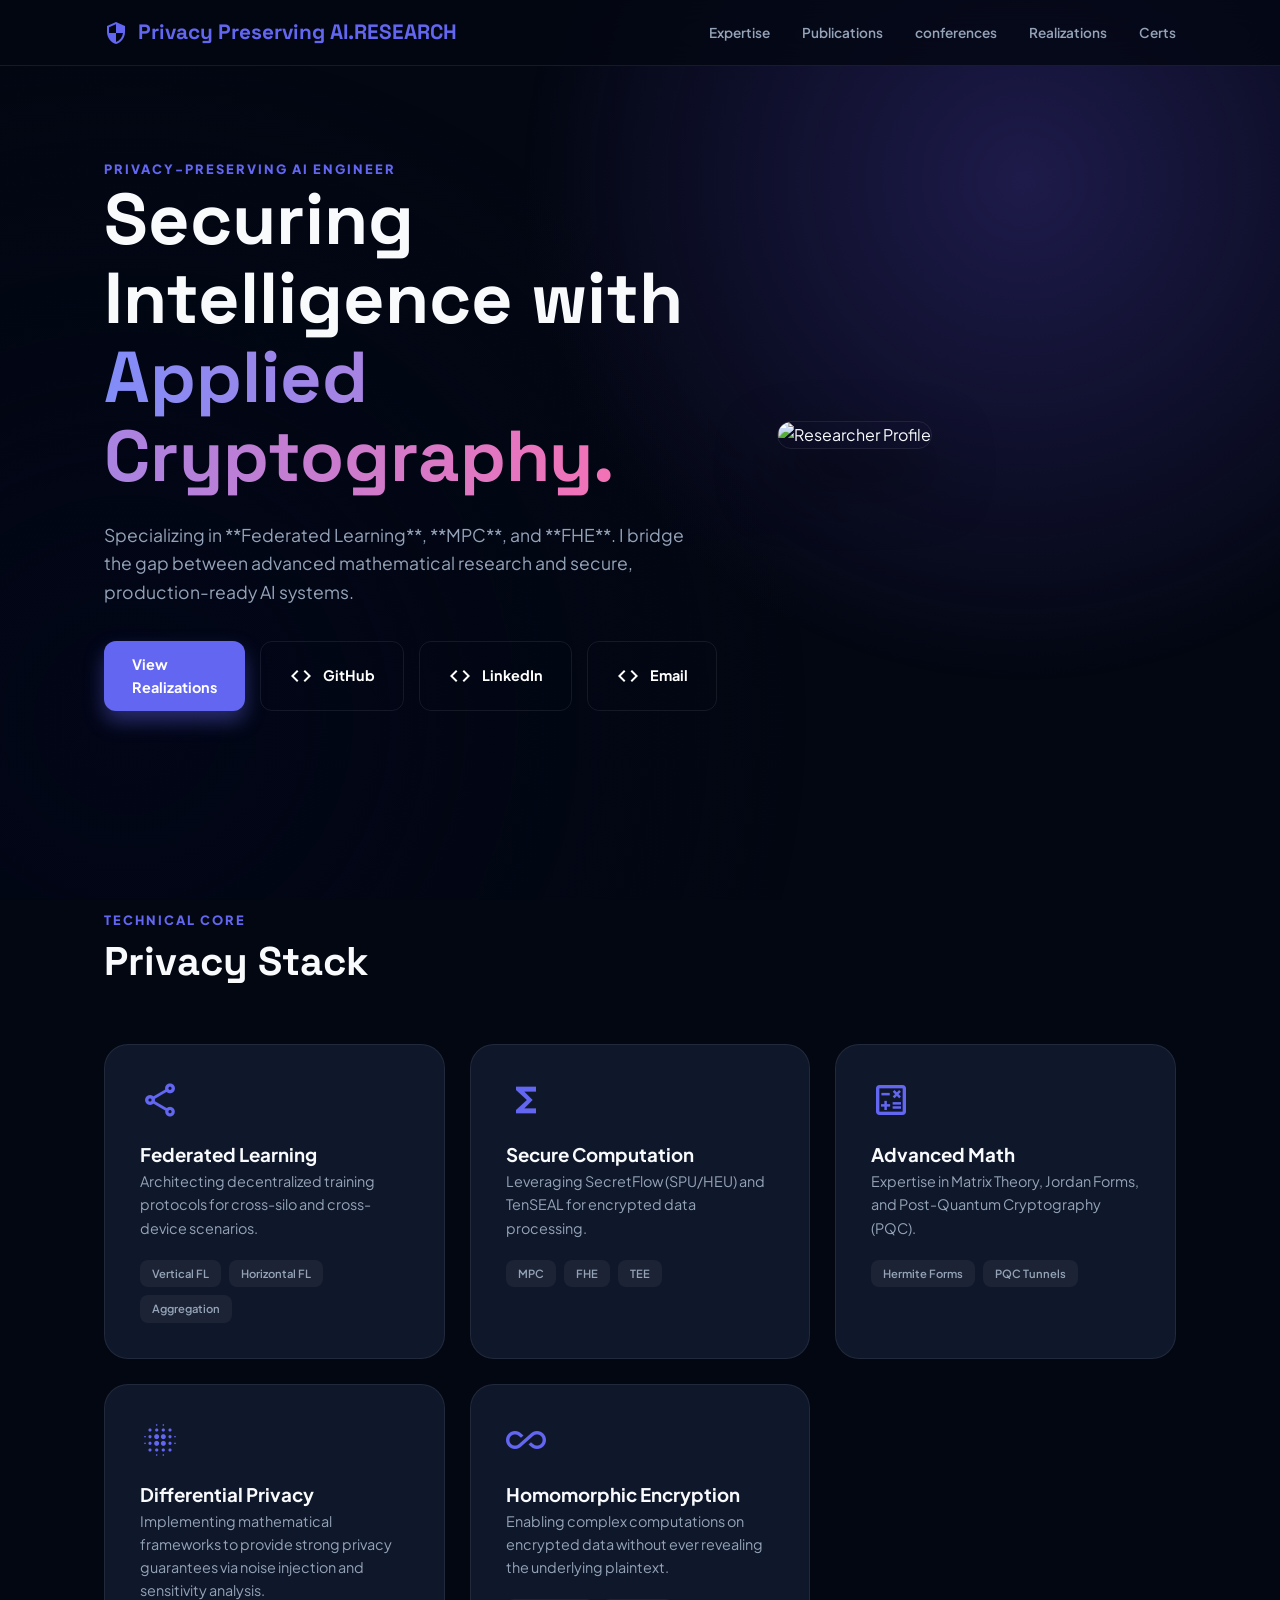
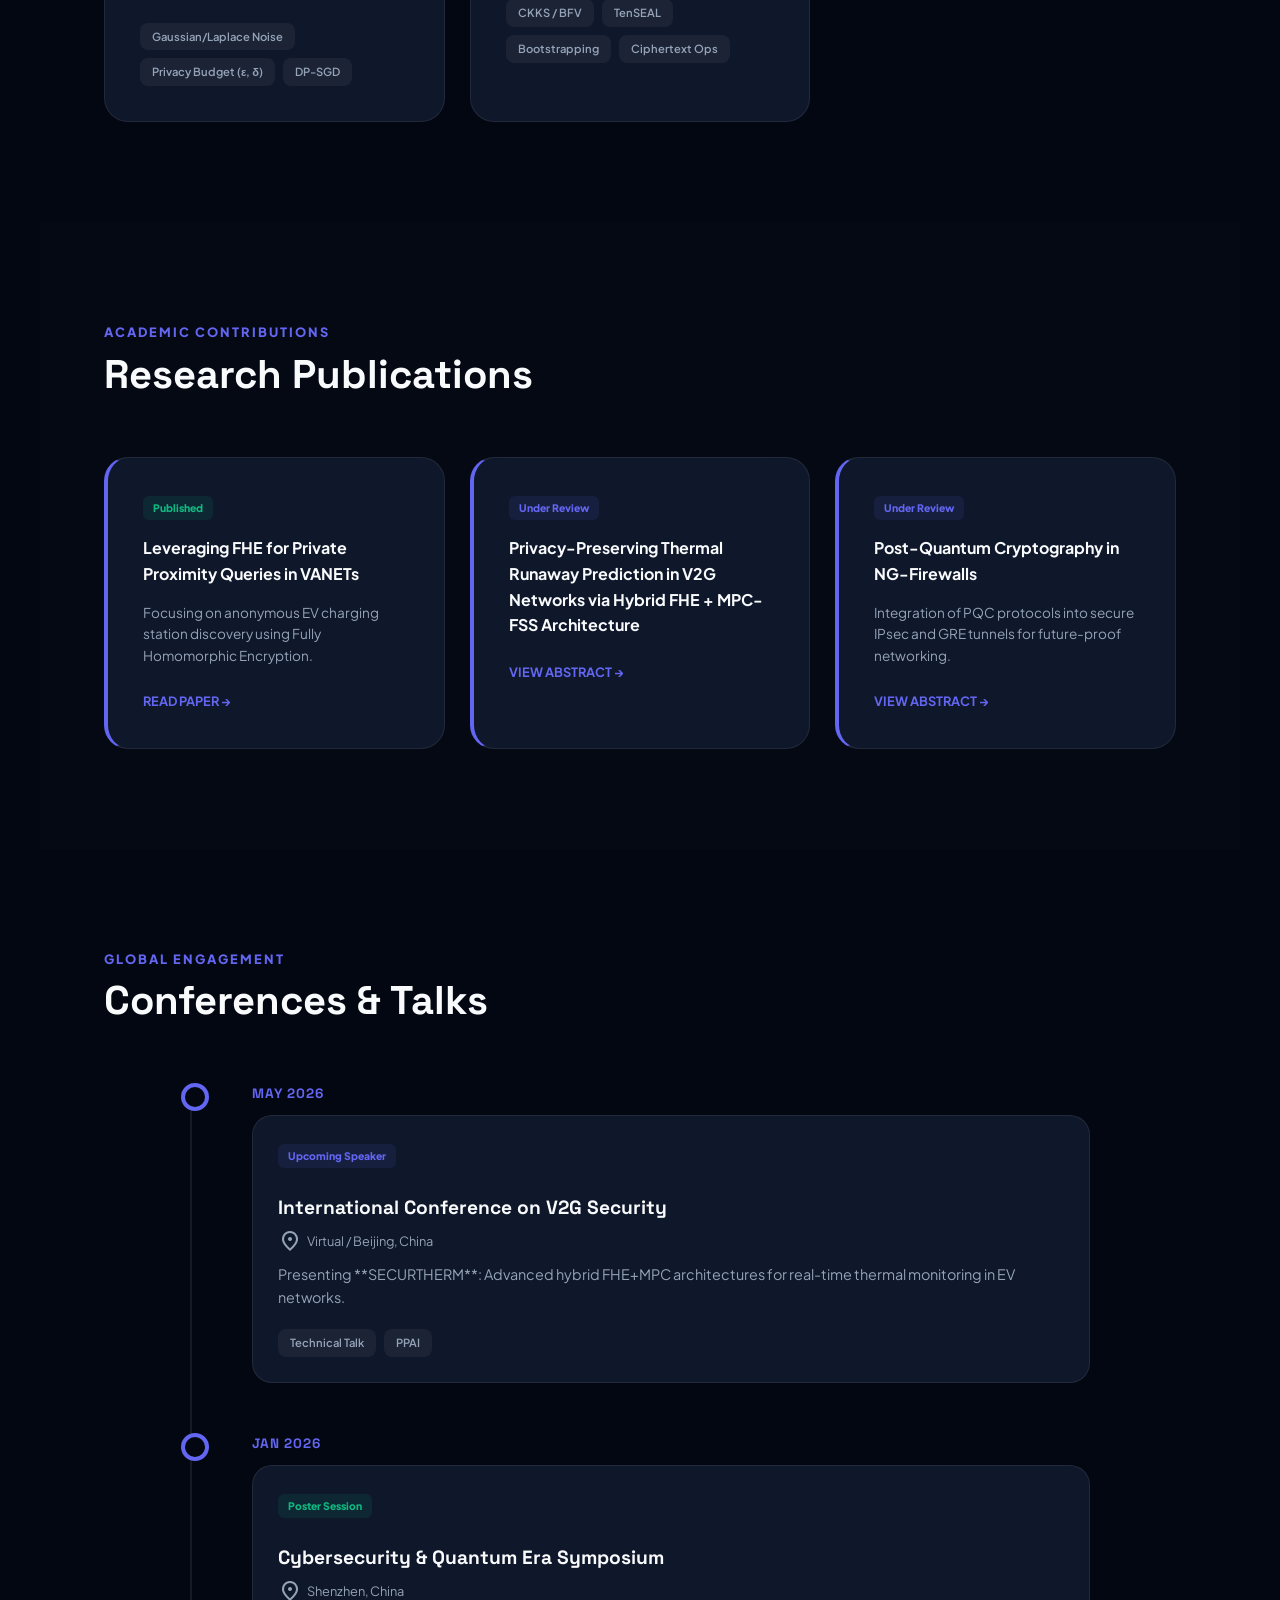
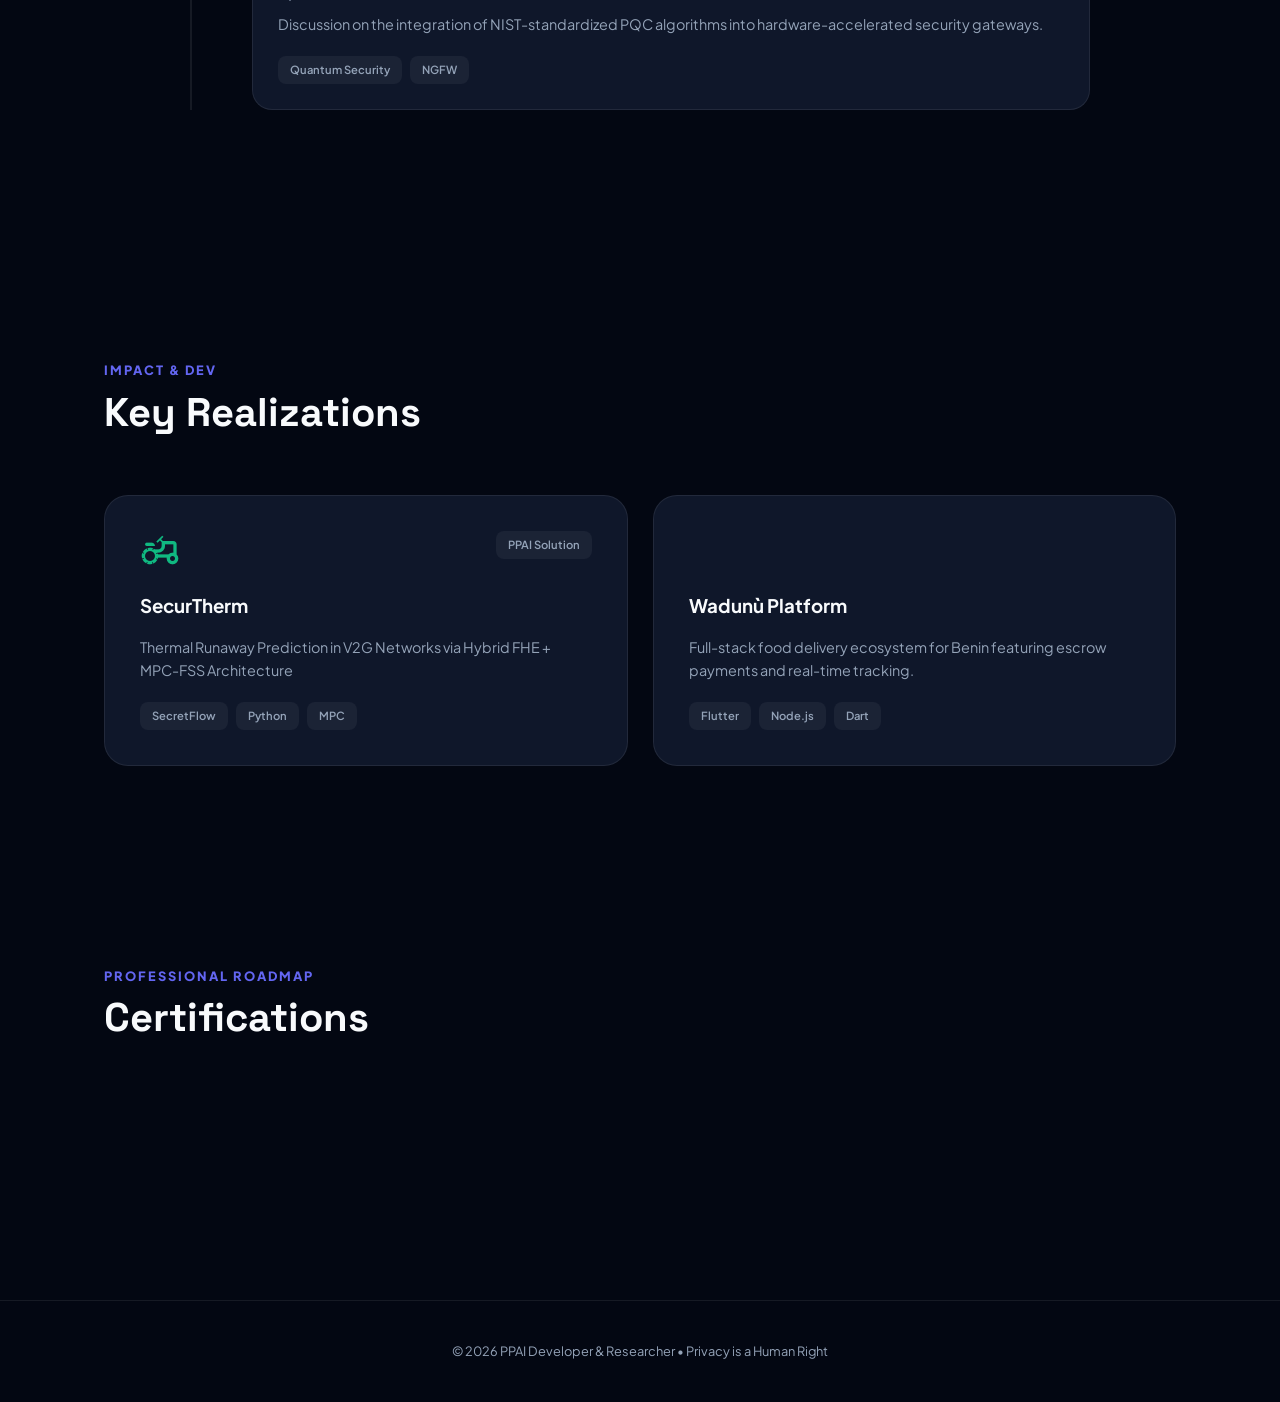
==== docs/index.html @ 85670f7c "Ajout du dossier docs pour GitHub Pages" ====
<!DOCTYPE html>
<html lang="en">
<head>
	<meta name="generator" content="Hugo 0.161.1">
    <meta charset="UTF-8">
    <meta name="viewport" content="width=device-width, initial-scale=1.0">
    <title>PPAI Specialist | Portfolio</title>
    
    <link href="https://fonts.googleapis.com/css2?family=Plus+Jakarta+Sans:wght@300;400;600;800&family=Space+Grotesk:wght@500;700&display=swap" rel="stylesheet">
    <link href="https://fonts.googleapis.com/icon?family=Material+Icons+Outlined" rel="stylesheet">

    <style>
        :root {
            --primary: #6366f1;
            --primary-glow: rgba(99, 102, 241, 0.4);
            --accent: #10b981;
            --bg: #030712;
            --card-bg: #0f172a;
            --text-main: #f8fafc;
            --text-dim: #94a3b8;
            --border: rgba(255, 255, 255, 0.08);
        }

        * { margin: 0; padding: 0; box-sizing: border-box; scroll-behavior: smooth; }

        body {
            font-family: 'Plus Jakarta Sans', sans-serif;
            background-color: var(--bg);
            color: var(--text-main);
            line-height: 1.6;
        }

         
        .mesh {
            position: fixed; top: 0; left: 0; width: 100%; height: 100%;
            background: radial-gradient(circle at 80% 20%, #1e1b4b 0%, transparent 40%),
                        radial-gradient(circle at 10% 80%, #020617 0%, transparent 50%);
            z-index: -1;
        }

         
        .navbar {
            position: fixed; top: 0; width: 100%;
            background: rgba(3, 7, 18, 0.8);
            backdrop-filter: blur(15px);
            border-bottom: 1px solid var(--border);
            z-index: 1000; padding: 1rem 0;
        }
        .nav-container { max-width: 1200px; margin: 0 auto; padding: 0 5%; display: flex; justify-content: space-between; align-items: center; }
        .brand { font-family: 'Space Grotesk'; font-weight: 700; font-size: 1.3rem; color: var(--primary); display: flex; align-items: center; gap: 10px; }
        .nav-links { display: flex; gap: 2rem; }
        .nav-links a { text-decoration: none; color: var(--text-dim); font-size: 0.85rem; font-weight: 600; transition: 0.3s; }
        .nav-links a:hover { color: var(--primary); }

         
        .hero { min-height: 90vh; display: flex; align-items: center; max-width: 1200px; margin: 0 auto; padding: 120px 5% 60px; gap: 60px; }
        .hero-content { flex: 1.2; }
        .hero-title { font-size: clamp(2.8rem, 6vw, 4.5rem); line-height: 1.1; font-weight: 800; margin-bottom: 25px; font-family: 'Space Grotesk'; }
        .gradient-text { background: linear-gradient(to right, #818cf8, #f472b6); -webkit-background-clip: text; -webkit-text-fill-color: transparent; }
        .hero-img { flex: 0.8; position: relative; }
        .hero-img img { width: 100%; border-radius: 30px; border: 1px solid var(--border); box-shadow: 0 30px 60px rgba(0,0,0,0.5); }

         
        section { padding: 100px 5%; max-width: 1200px; margin: 0 auto; }
        .section-header { margin-bottom: 50px; }
        .section-title { font-family: 'Space Grotesk'; font-size: 2.5rem; margin-bottom: 15px; }
        .section-tag { color: var(--primary); font-weight: 800; text-transform: uppercase; letter-spacing: 2px; font-size: 0.8rem; }

         
        .grid-3 { display: grid; grid-template-columns: repeat(auto-fit, minmax(320px, 1fr)); gap: 25px; }
        .card { 
            background: var(--card-bg); border: 1px solid var(--border); border-radius: 24px; 
            padding: 35px; transition: 0.4s ease; position: relative; overflow: hidden;
        }
        .card:hover { border-color: var(--primary); transform: translateY(-5px); background: #131c31; }
        .card i { font-size: 2.5rem; color: var(--primary); margin-bottom: 20px; display: block; }

        .tag-cloud { display: flex; flex-wrap: wrap; gap: 8px; margin-top: 20px; }
        .tag { background: rgba(255,255,255,0.05); padding: 5px 12px; border-radius: 8px; font-size: 0.7rem; font-weight: 600; color: var(--text-dim); }
        .tag:hover { background: var(--primary); color: white; }

         
        .pub-card { border-left: 4px solid var(--primary); }
        .status-badge { background: rgba(16, 185, 129, 0.1); color: var(--accent); padding: 4px 10px; border-radius: 6px; font-size: 0.65rem; font-weight: 800; margin-bottom: 15px; display: inline-block; }

         
        .cert-grid { display: grid; grid-template-columns: repeat(auto-fit, minmax(240px, 1fr)); gap: 20px; }
        .cert-card { 
            background: rgba(255,255,255,0.02); border: 1px dashed var(--border); 
            padding: 25px; border-radius: 15px; text-align: center; 
        }

         
        .btn { 
            padding: 12px 28px; border-radius: 12px; font-weight: 700; text-decoration: none; 
            display: inline-flex; align-items: center; gap: 10px; transition: 0.3s; font-size: 0.9rem;
        }
        .btn-primary { background: var(--primary); color: white; box-shadow: 0 10px 20px var(--primary-glow); }
        .btn-outline { border: 1px solid var(--border); color: white; }
        .btn-outline:hover { background: var(--border); }

        @media (max-width: 900px) {
            .hero { flex-direction: column; text-align: center; padding-top: 140px; }
            .nav-links { display: none; }
        }
    </style>
</head>
<body>

    <div class="mesh"></div>

    <nav class="navbar">
        <div class="nav-container">
            <div class="brand"><i class="material-icons-outlined">security</i> Privacy Preserving AI.RESEARCH</div>
            <div class="nav-links">
                <a href="#expertise">Expertise</a>
                <a href="#publications">Publications</a>
                <a href="#Conferences">conferences</a>
                <a href="#projects">Realizations</a>
                <a href="#certs">Certs</a>
            </div>
        </div>
    </nav>

    <header class="hero">
        <div class="hero-content">
            <p class="section-tag">Privacy-Preserving AI Engineer</p>
            <h1 class="hero-title">Securing Intelligence with <span class="gradient-text">Applied Cryptography.</span></h1>
            <p style="color: var(--text-dim); font-size: 1.1rem; margin-bottom: 35px; max-width: 600px;">
                Specializing in **Federated Learning**, **MPC**, and **FHE**. I bridge the gap between advanced mathematical research and secure, production-ready AI systems.
            </p>
            <div style="display: flex; gap: 15px;">
                <a href="#projects" class="btn btn-primary">View Realizations</a>
                <a href="https://github.com" target="_blank" class="btn btn-outline"><i class="material-icons-outlined">code</i> GitHub</a>
                <a href="https://www.linkedin.com/in/rodney-hounkanrin-a860021a5" target="_blank" class="btn btn-outline"><i class="material-icons-outlined">code</i> LinkedIn</a>
                <a  href="#" target="_blank" class="btn btn-outline"><i class="material-icons-outlined">code</i> Email</a>
            </div>
        </div>
        <div class="hero-img">
            <img src="iv.jpg" alt="Researcher Profile">
        </div>
    </header>

    
    <section id="expertise">
        <div class="section-header">
            <p class="section-tag">Technical Core</p>
            <h2 class="section-title">Privacy Stack</h2>
        </div>
        <div class="grid-3">
            <div class="card">
                <i class="material-icons-outlined">share</i>
                <h3>Federated Learning</h3>
                <p style="color: var(--text-dim); font-size: 0.9rem;">Architecting decentralized training protocols for cross-silo and cross-device scenarios.</p>
                <div class="tag-cloud">
                    <span class="tag">Vertical FL</span><span class="tag">Horizontal FL</span><span class="tag">Aggregation</span>
                </div>
            </div>
            <div class="card">
                <i class="material-icons-outlined">functions</i>
                <h3>Secure Computation</h3>
                <p style="color: var(--text-dim); font-size: 0.9rem;">Leveraging SecretFlow (SPU/HEU) and TenSEAL for encrypted data processing.</p>
                <div class="tag-cloud">
                    <span class="tag">MPC</span><span class="tag">FHE</span><span class="tag">TEE</span>
                </div>
            </div>
            <div class="card">
                <i class="material-icons-outlined">calculate</i>
                <h3>Advanced Math</h3>
                <p style="color: var(--text-dim); font-size: 0.9rem;">Expertise in Matrix Theory, Jordan Forms, and Post-Quantum Cryptography (PQC).</p>
                <div class="tag-cloud">
                    <span class="tag">Hermite Forms</span><span class="tag">PQC Tunnels</span>
                </div>
            </div>
            
<div class="card">
    <i class="material-icons-outlined">blur_on</i>
    <h3>Differential Privacy</h3>
    <p style="color: var(--text-dim); font-size: 0.9rem;">
        Implementing mathematical frameworks to provide strong privacy guarantees via noise injection and sensitivity analysis.
    </p>
    <div class="tag-cloud">
        <span class="tag">Gaussian/Laplace Noise</span>
        <span class="tag">Privacy Budget (ε, δ)</span>
        <span class="tag">DP-SGD</span>
    </div>
</div>


<div class="card">
    <i class="material-icons-outlined">all_inclusive</i>
    <h3>Homomorphic Encryption</h3>
    <p style="color: var(--text-dim); font-size: 0.9rem;">
        Enabling complex computations on encrypted data without ever revealing the underlying plaintext.
    </p>
    <div class="tag-cloud">
        <span class="tag">CKKS / BFV</span>
        <span class="tag">TenSEAL</span>
        <span class="tag">Bootstrapping</span>
        <span class="tag">Ciphertext Ops</span>
    </div>
</div>
        </div>
    </section>

    
    <section id="publications" style="background: rgba(255,255,255,0.01);">
        <div class="section-header">
            <p class="section-tag">Academic Contributions</p>
            <h2 class="section-title">Research Publications</h2>
        </div>
        <div class="grid-3">
            <div class="card pub-card">
                <span class="status-badge">Published</span>
                <h4 style="margin-bottom: 15px;">Leveraging FHE for Private Proximity Queries in VANETs</h4>
                <p style="color: var(--text-dim); font-size: 0.85rem; margin-bottom: 20px;">
                    Focusing on anonymous EV charging station discovery using Fully Homomorphic Encryption.
                </p>
                <a href="ITSC26_0571_MS.pdf" target="_blank" style="color: var(--primary); font-size: 0.8rem; font-weight: 700; text-decoration: none;">READ PAPER →</a>
            </div>
             <div class="card pub-card">
                <span class="status-badge" style="background: rgba(99,102,241,0.1); color: var(--primary);">Under Review</span>
                <h4 style="margin-bottom: 15px;">Privacy-Preserving Thermal
Runaway Prediction in V2G Networks
via Hybrid FHE + MPC-FSS Architecture</h4>
                <p style="color: var(--text-dim); font-size: 0.85rem; margin-bottom: 20px;">
                    
                </p>
                <a href="abs1.html" style="color: var(--primary); font-size: 0.8rem; font-weight: 700; text-decoration: none;">VIEW ABSTRACT →</a>
            </div>
            <div class="card pub-card">
                <span class="status-badge" style="background: rgba(99,102,241,0.1); color: var(--primary);">Under Review</span>
                <h4 style="margin-bottom: 15px;">Post-Quantum Cryptography in NG-Firewalls</h4>
                <p style="color: var(--text-dim); font-size: 0.85rem; margin-bottom: 20px;">
                    Integration of PQC protocols into secure IPsec and GRE tunnels for future-proof networking.
                </p>
                <a href="abs.html" style="color: var(--primary); font-size: 0.8rem; font-weight: 700; text-decoration: none;">VIEW ABSTRACT →</a>
            </div>
        </div>
    </section>
    <section id="conferences">
    <div class="section-header">
        <p class="section-tag">Global Engagement</p>
        <h2 class="section-title">Conferences & Talks</h2>
    </div>

    <div class="timeline">
        
        <div class="timeline-item">
            <div class="timeline-date">MAY 2026</div>
            <div class="timeline-content">
                <div class="status-badge" style="background: rgba(99, 102, 241, 0.1); color: var(--primary);">Upcoming Speaker</div>
                <h3>International Conference on V2G Security</h3>
                <p class="conf-location"><i class="material-icons-outlined">place</i> Virtual / Beijing, China</p>
                <p style="color: var(--text-dim); font-size: 0.9rem; margin-top: 10px;">
                    Presenting **SECURTHERM**: Advanced hybrid FHE+MPC architectures for real-time thermal monitoring in EV networks.
                </p>
                <div class="tag-cloud">
                    <span class="tag">Technical Talk</span><span class="tag">PPAI</span>
                </div>
            </div>
        </div>

        <div class="timeline-item">
            <div class="timeline-date">JAN 2026</div>
            <div class="timeline-content">
                <div class="status-badge" style="background: rgba(16, 185, 129, 0.1); color: var(--accent);">Poster Session</div>
                <h3>Cybersecurity & Quantum Era Symposium</h3>
                <p class="conf-location"><i class="material-icons-outlined">place</i> Shenzhen, China</p>
                <p style="color: var(--text-dim); font-size: 0.9rem; margin-top: 10px;">
                    Discussion on the integration of NIST-standardized PQC algorithms into hardware-accelerated security gateways.
                </p>
                <div class="tag-cloud">
                    <span class="tag">Quantum Security</span><span class="tag">NGFW</span>
                </div>
            </div>
        </div>

    </div>
</section>

<style>
    .timeline {
        position: relative;
        max-width: 900px;
        margin: 0 auto;
        padding-left: 30px;
        border-left: 2px solid var(--border);
    }

    .timeline-item {
        position: relative;
        margin-bottom: 50px;
        padding-left: 30px;
    }

    .timeline-item::before {
        content: "";
        position: absolute;
        left: -41px;
        top: 0;
        width: 20px;
        height: 20px;
        background: var(--bg);
        border: 4px solid var(--primary);
        border-radius: 50%;
        z-index: 1;
    }

    .timeline-date {
        font-family: 'Space Grotesk';
        font-weight: 800;
        font-size: 0.85rem;
        color: var(--primary);
        margin-bottom: 10px;
        letter-spacing: 1px;
    }

    .timeline-content {
        background: var(--card-bg);
        border: 1px solid var(--border);
        padding: 25px;
        border-radius: 20px;
        transition: 0.3s;
    }

    .timeline-content:hover {
        border-color: var(--primary);
        transform: translateX(10px);
    }

    .conf-location {
        display: flex;
        align-items: center;
        gap: 5px;
        font-size: 0.8rem;
        color: var(--text-dim);
        margin-top: 5px;
    }

    .timeline-content h3 {
        font-family: 'Space Grotesk';
        font-size: 1.2rem;
        margin-top: 10px;
    }
</style>

    
    <section id="projects">
        <div class="section-header">
            <p class="section-tag">Impact & Dev</p>
            <h2 class="section-title">Key Realizations</h2>
        </div>
        <div class="grid-3">
            <div class="card">
                <div style="display: flex; justify-content: space-between; align-items: flex-start;">
                    <i class="material-icons-outlined" style="color: var(--accent);">agriculture</i>
                    <span class="tag">PPAI Solution</span>
                </div>
                <h3>SecurTherm</h3>
                <p style="color: var(--text-dim); font-size: 0.9rem; margin: 15px 0;">
                    Thermal
Runaway Prediction in V2G Networks
via Hybrid FHE + MPC-FSS Architecture
                </p>
                <div class="tag-cloud">
                    <span class="tag">SecretFlow</span><span class="tag">Python</span><span class="tag">MPC</span>
                </div>
            </div>
            <div class="card">
                <div style="display: flex; justify-content: space-between; align-items: flex-start;">
                    <i class="material-icons-outlined" style="color: #f43f5e;">delivery_dining</i>
                    <span class="tag">FinTech</span>
                </div>
                <h3>Wadunù Platform</h3>
                <p style="color: var(--text-dim); font-size: 0.9rem; margin: 15px 0;">
                    Full-stack food delivery ecosystem for Benin featuring escrow payments and real-time tracking.
                </p>
                <div class="tag-cloud">
                    <span class="tag">Flutter</span><span class="tag">Node.js</span><span class="tag">Dart</span>
                </div>
            </div>
        </div>
    </section>

    
    <section id="certs" style="margin-bottom: 100px;">
       <div class="section-header">
            <p class="section-tag">Professional Roadmap</p>
            <h2 class="section-title">Certifications</h2>
        
        </div> 
    </section>

    <footer style="text-align: center; padding: 40px; border-top: 1px solid var(--border); color: var(--text-dim); font-size: 0.8rem;">
        &copy; 2026 PPAI Developer & Researcher • Privacy is a Human Right
    </footer>

</body>
</html>
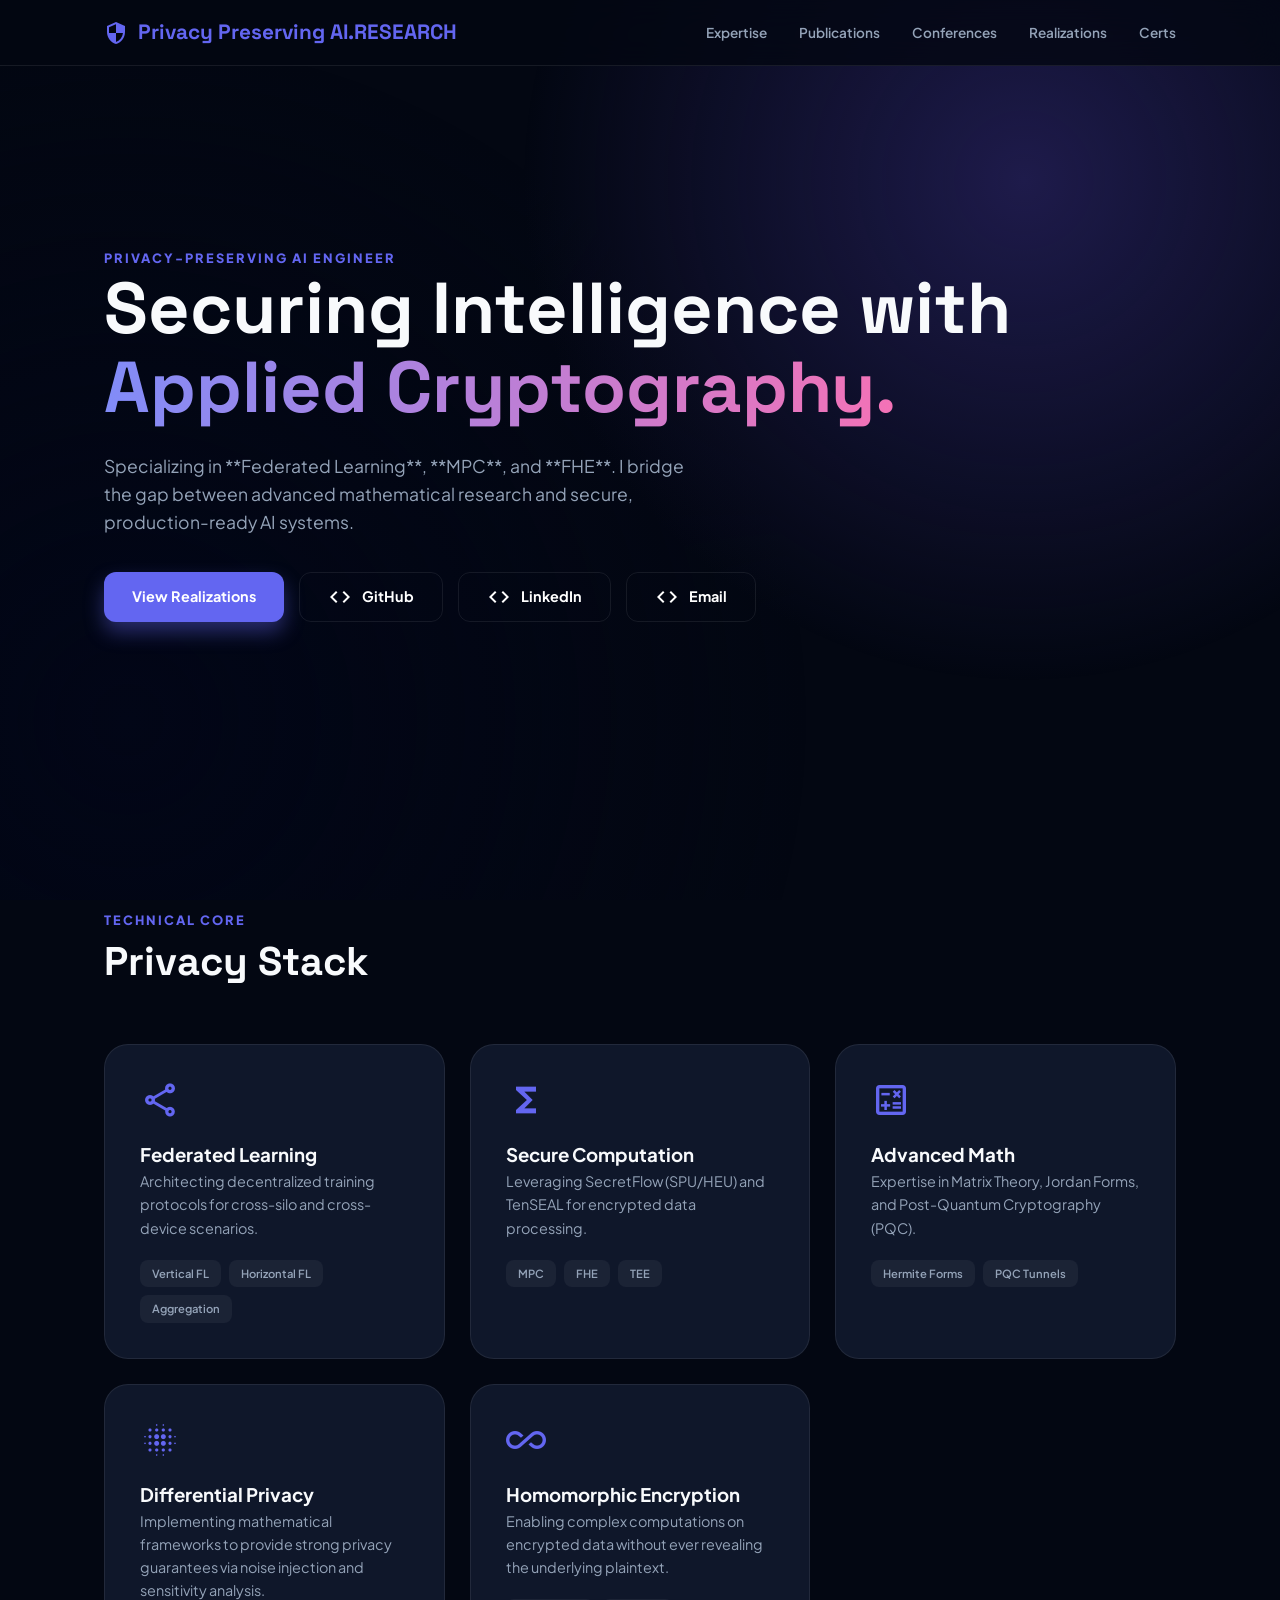
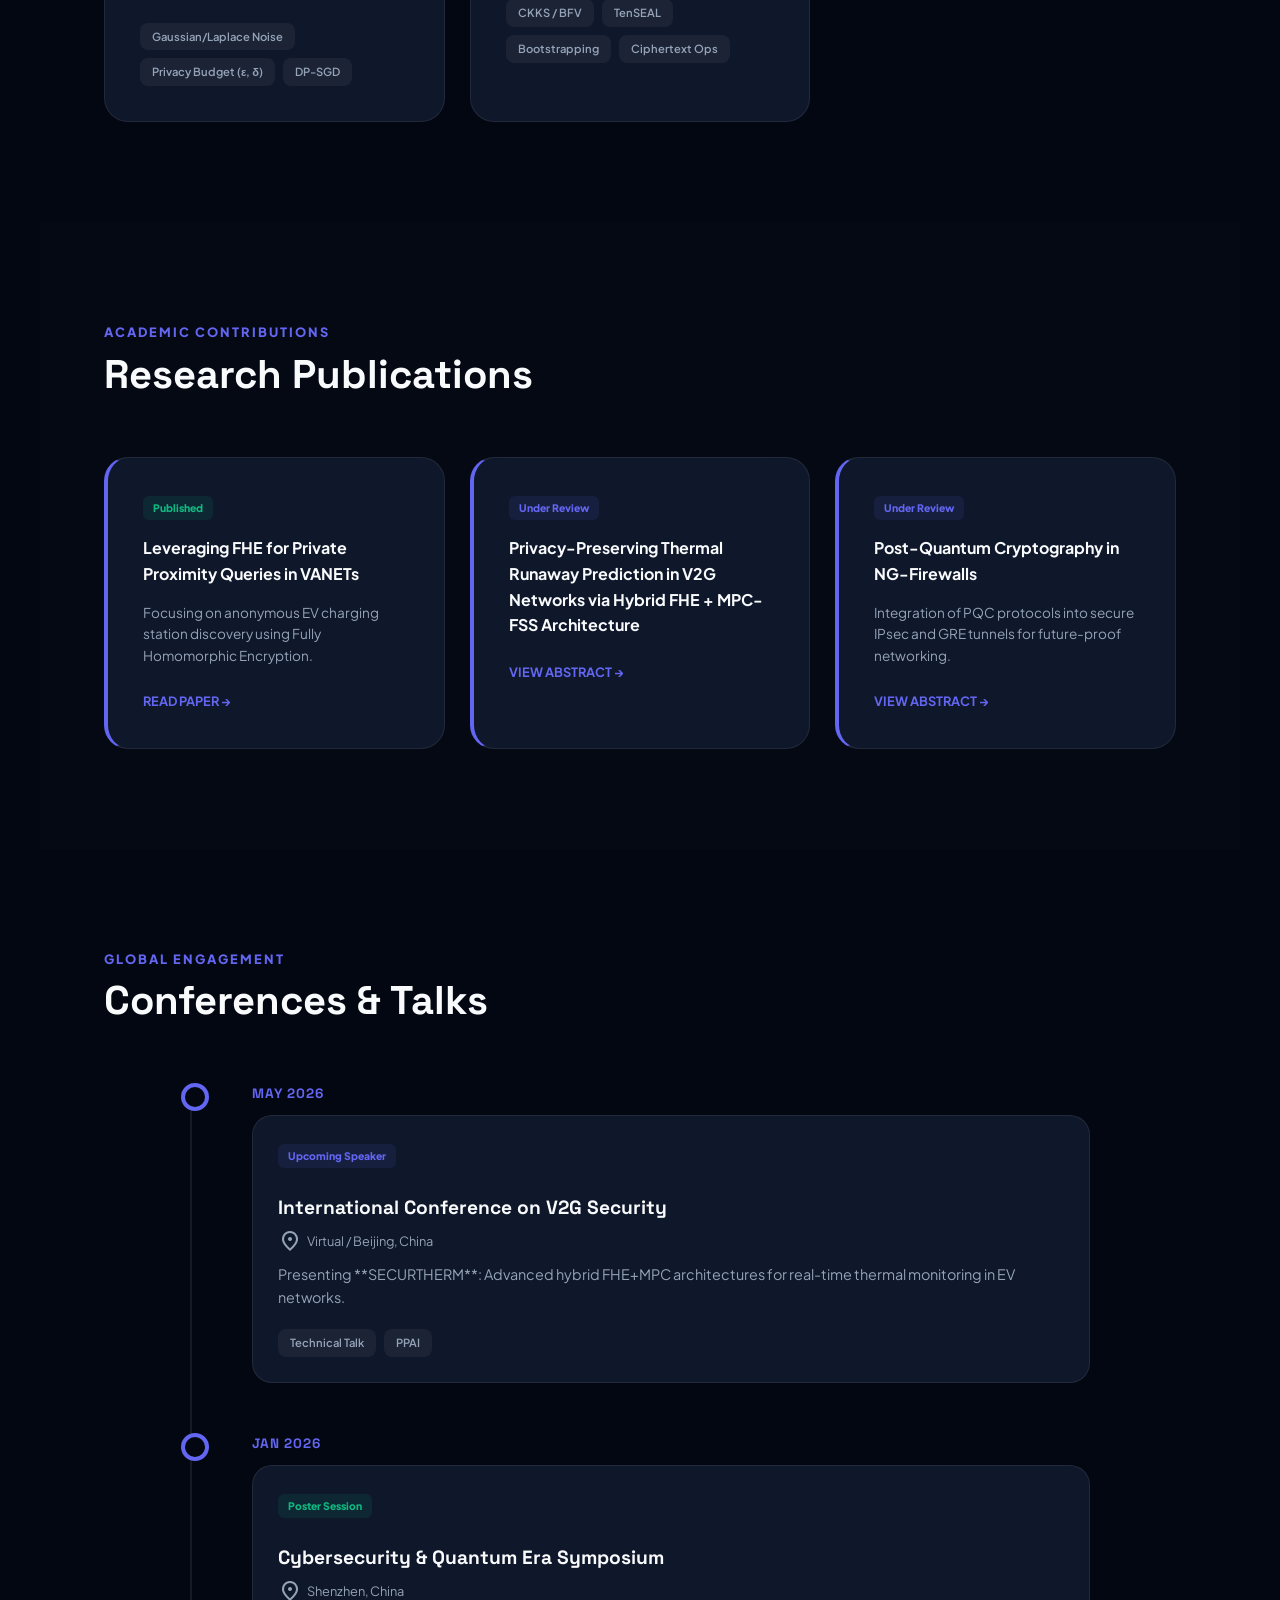
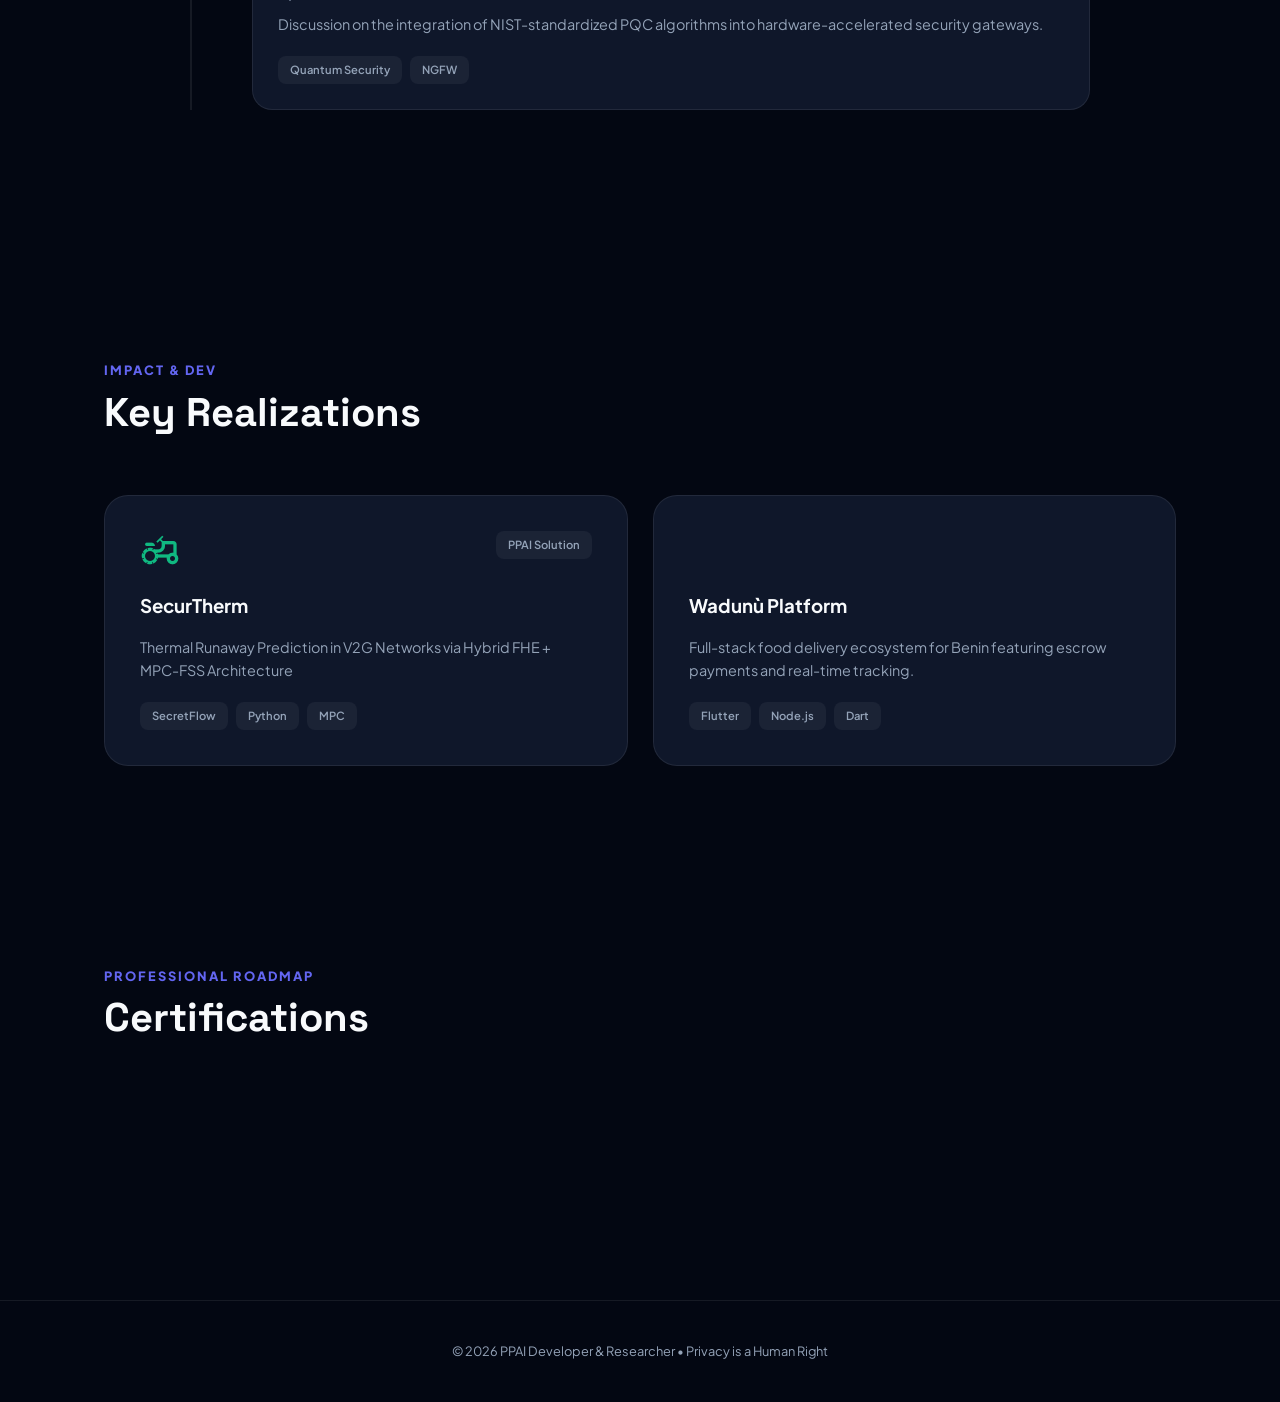
==== commit 6627813d: "Ajout du dossier docs pour GitHub Pages" ====
--- a/docs/index.html
+++ b/docs/index.html
@@ -115,7 +115,7 @@
             <div class="nav-links">
                 <a href="#expertise">Expertise</a>
                 <a href="#publications">Publications</a>
-                <a href="#Conferences">conferences</a>
+                <a href="#conferences">Conferences</a>
                 <a href="#projects">Realizations</a>
                 <a href="#certs">Certs</a>
             </div>
@@ -136,9 +136,7 @@
                 <a  href="#" target="_blank" class="btn btn-outline"><i class="material-icons-outlined">code</i> Email</a>
             </div>
         </div>
-        <div class="hero-img">
-            <img src="iv.jpg" alt="Researcher Profile">
-        </div>
+        
     </header>
 
     
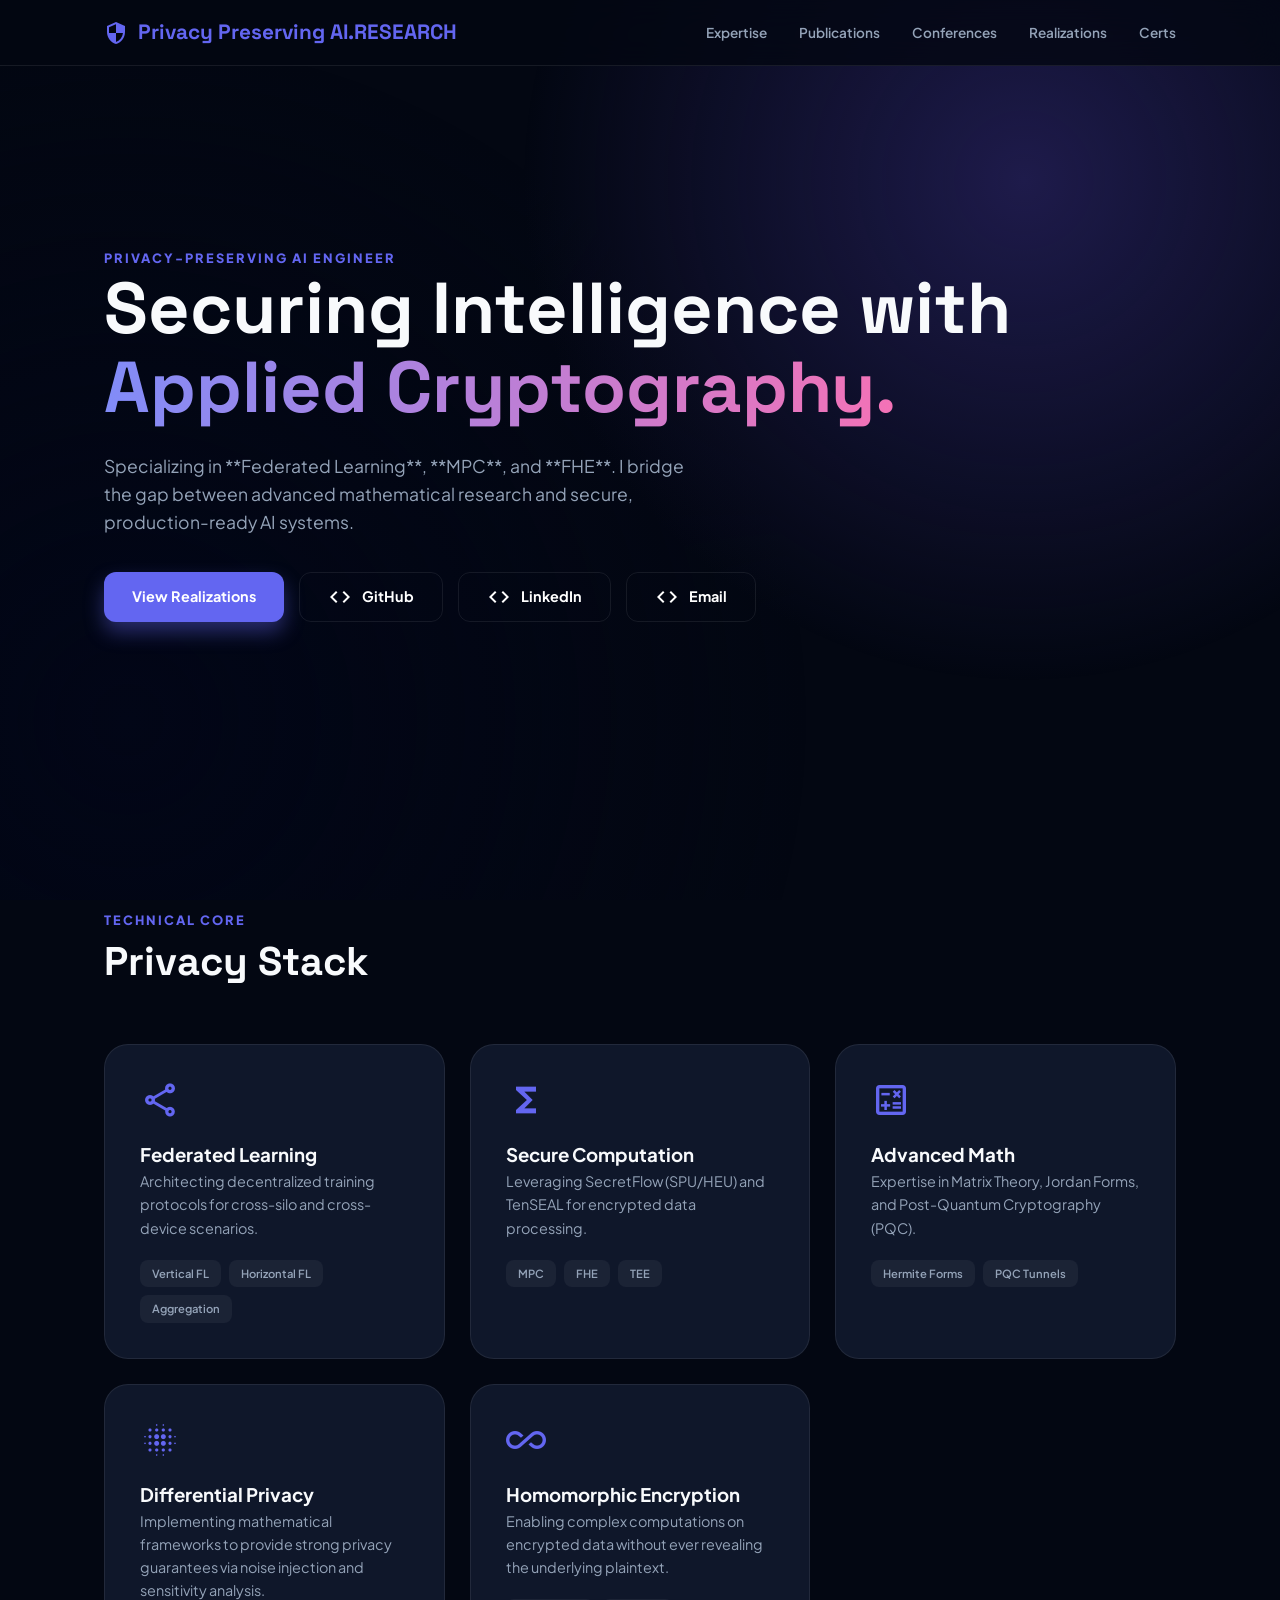
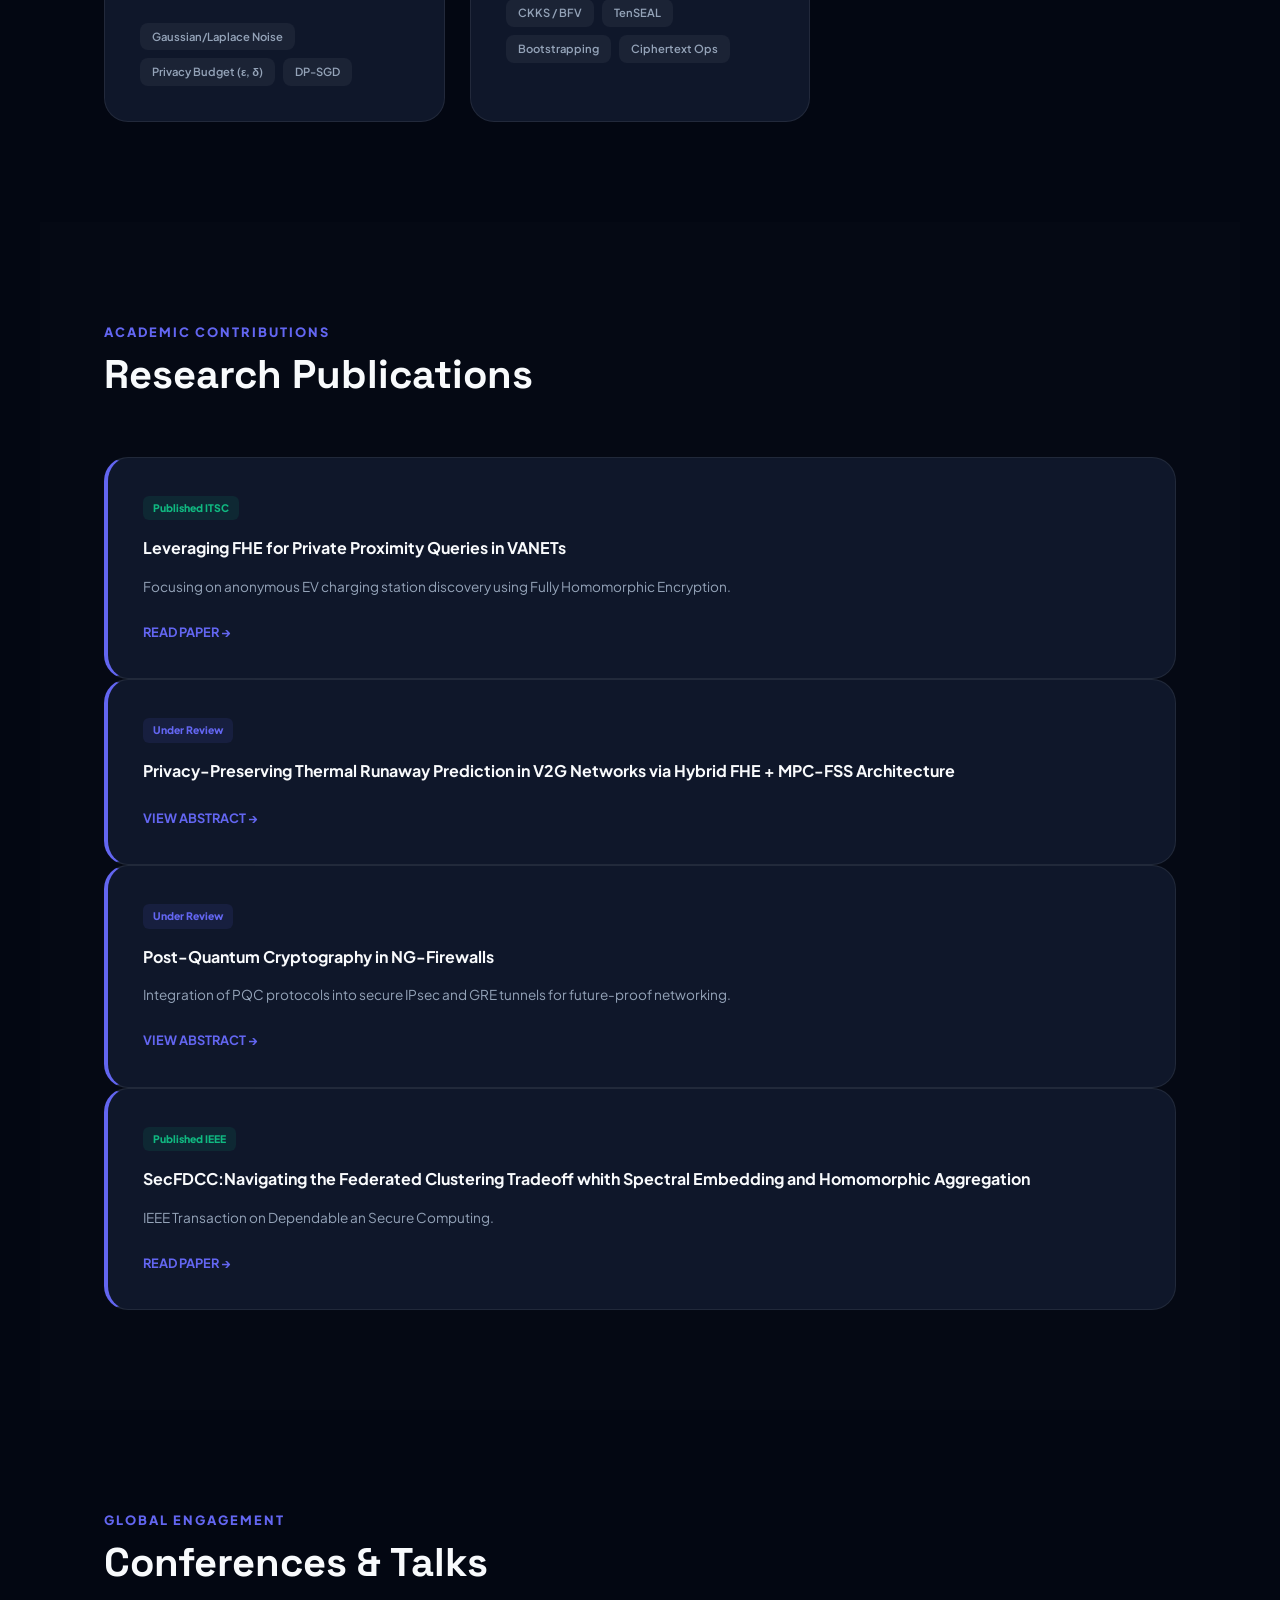
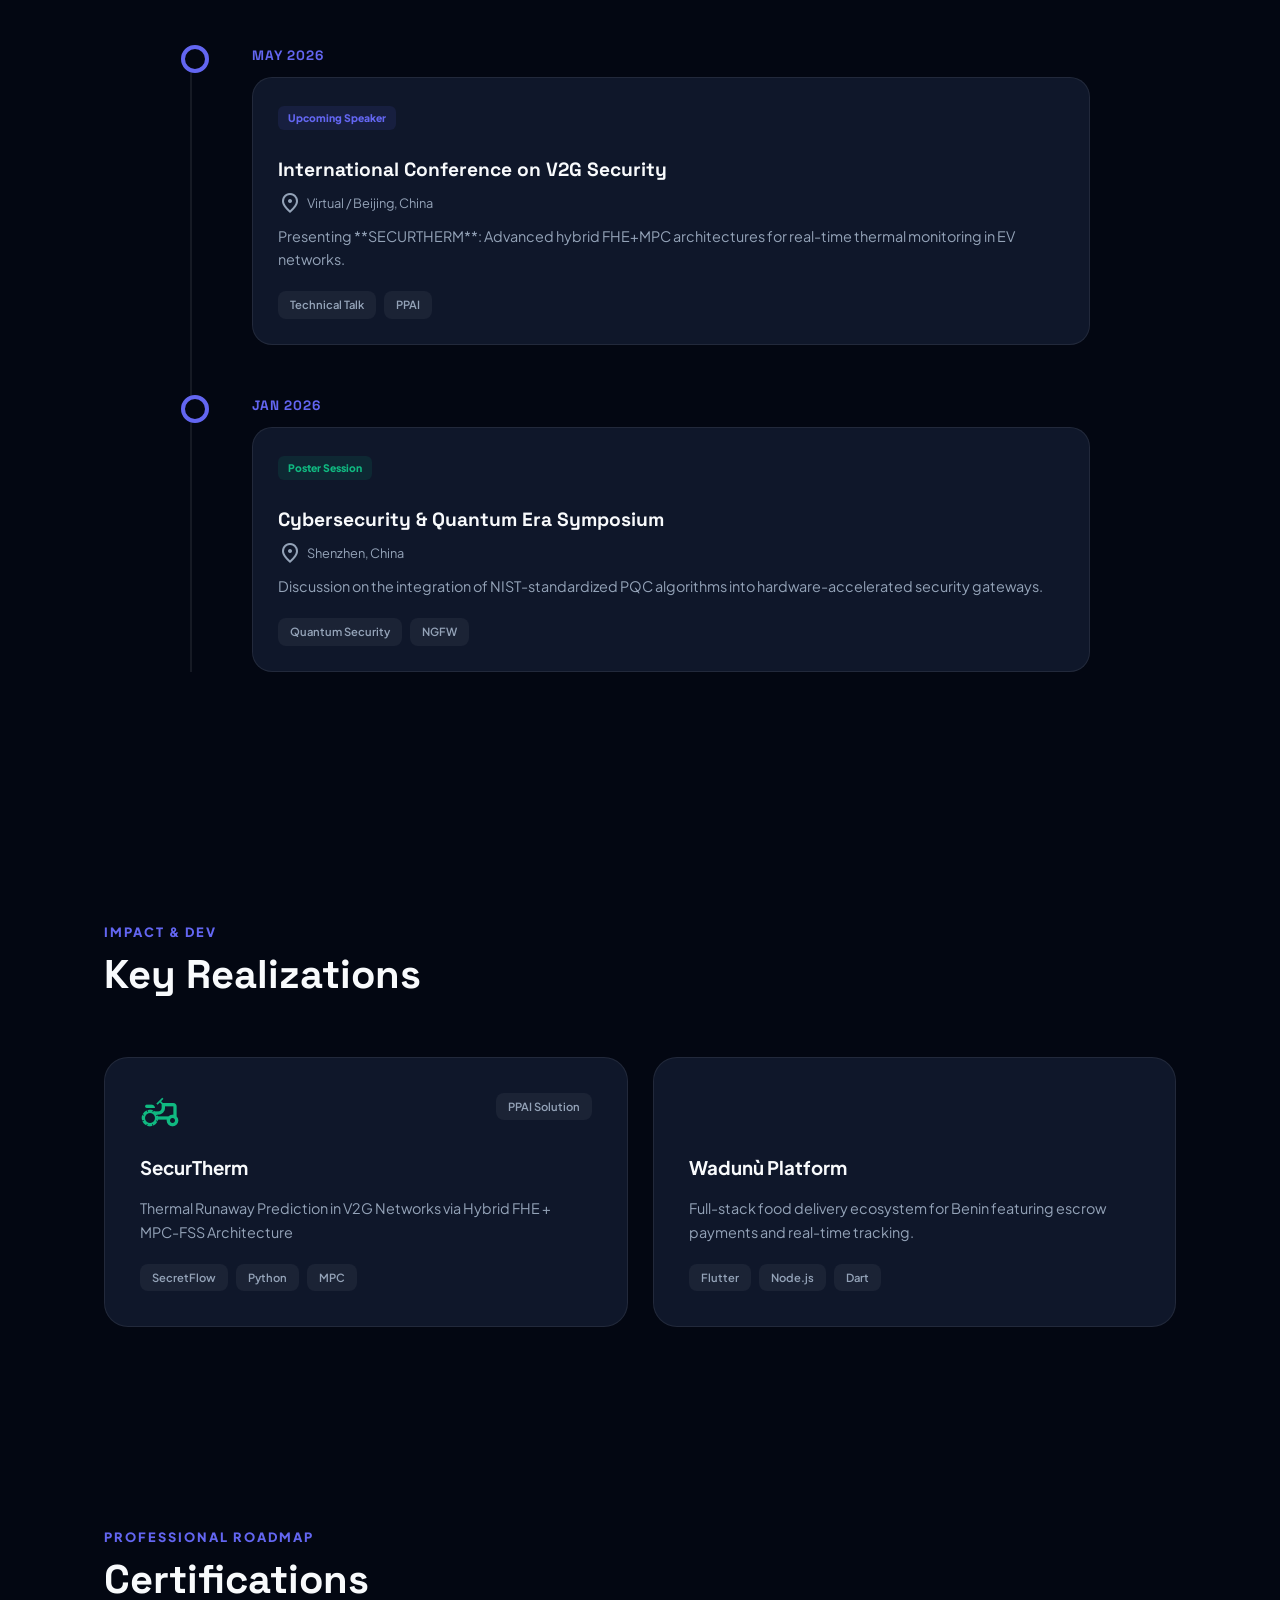
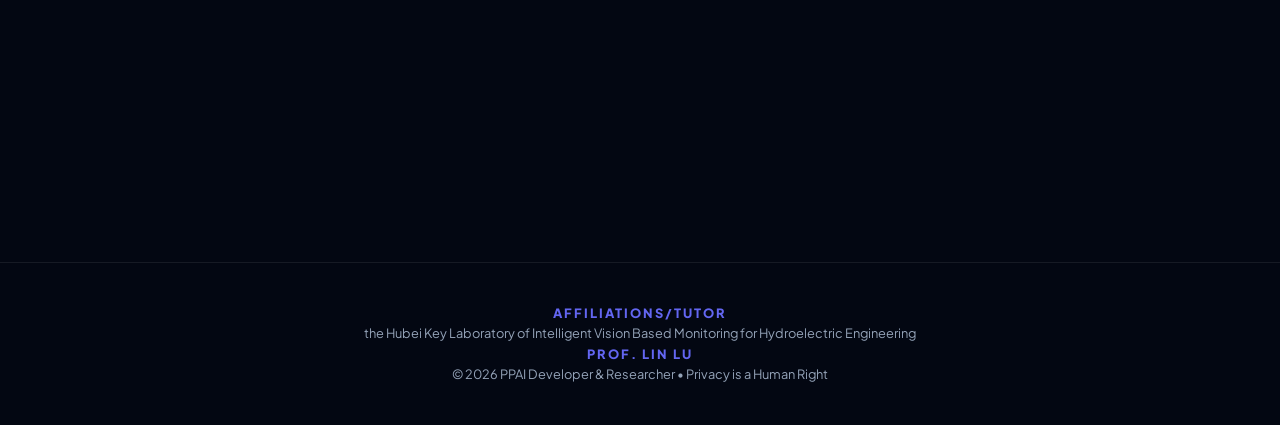
==== commit 7568e960: "Mise à jour de tel article" ====
--- a/docs/index.html
+++ b/docs/index.html
@@ -129,6 +129,8 @@
             <p style="color: var(--text-dim); font-size: 1.1rem; margin-bottom: 35px; max-width: 600px;">
                 Specializing in **Federated Learning**, **MPC**, and **FHE**. I bridge the gap between advanced mathematical research and secure, production-ready AI systems.
             </p>
+                                    
+
             <div style="display: flex; gap: 15px;">
                 <a href="#projects" class="btn btn-primary">View Realizations</a>
                 <a href="https://github.com" target="_blank" class="btn btn-outline"><i class="material-icons-outlined">code</i> GitHub</a>
@@ -207,15 +209,16 @@
             <p class="section-tag">Academic Contributions</p>
             <h2 class="section-title">Research Publications</h2>
         </div>
-        <div class="grid-3">
+        <div class="grid-4">
             <div class="card pub-card">
-                <span class="status-badge">Published</span>
+                <span class="status-badge">Published ITSC</span>
                 <h4 style="margin-bottom: 15px;">Leveraging FHE for Private Proximity Queries in VANETs</h4>
                 <p style="color: var(--text-dim); font-size: 0.85rem; margin-bottom: 20px;">
                     Focusing on anonymous EV charging station discovery using Fully Homomorphic Encryption.
                 </p>
                 <a href="ITSC26_0571_MS.pdf" target="_blank" style="color: var(--primary); font-size: 0.8rem; font-weight: 700; text-decoration: none;">READ PAPER →</a>
             </div>
+            
              <div class="card pub-card">
                 <span class="status-badge" style="background: rgba(99,102,241,0.1); color: var(--primary);">Under Review</span>
                 <h4 style="margin-bottom: 15px;">Privacy-Preserving Thermal
@@ -233,6 +236,15 @@
                     Integration of PQC protocols into secure IPsec and GRE tunnels for future-proof networking.
                 </p>
                 <a href="abs.html" style="color: var(--primary); font-size: 0.8rem; font-weight: 700; text-decoration: none;">VIEW ABSTRACT →</a>
+            </div>
+            <div class="grid-3">
+            <div class="card pub-card">
+                <span class="status-badge">Published IEEE</span>
+                <h4 style="margin-bottom: 15px;">SecFDCC:Navigating the Federated Clustering Tradeoff whith Spectral Embedding and Homomorphic Aggregation</h4>
+                <p style="color: var(--text-dim); font-size: 0.85rem; margin-bottom: 20px;">
+                    IEEE Transaction on Dependable an Secure Computing.
+                </p>
+                <a href="SeD _Proof_hi.pdf" target="_blank" style="color: var(--primary); font-size: 0.8rem; font-weight: 700; text-decoration: none;">READ PAPER →</a>
             </div>
         </div>
     </section>
@@ -390,7 +402,11 @@
         </div> 
     </section>
 
-    <footer style="text-align: center; padding: 40px; border-top: 1px solid var(--border); color: var(--text-dim); font-size: 0.8rem;">
+    <footer style="text-align: center; padding: 40px; border-top: 1px solid var(--border); color: var(--text-dim); font-size: 0.8rem;"> <p class="section-tag">Affiliations/Tutor</p>
+             <p class="texte-centre";style="color: var(--text-dim); font-size: 1.1rem; margin-bottom: 35px; max-width: 600px;">
+                 the Hubei Key Laboratory of Intelligent Vision Based 
+                        Monitoring for Hydroelectric Engineering              </p>
+<p class="section-tag">Prof. Lin Lu</p>
         &copy; 2026 PPAI Developer & Researcher • Privacy is a Human Right
     </footer>
 
